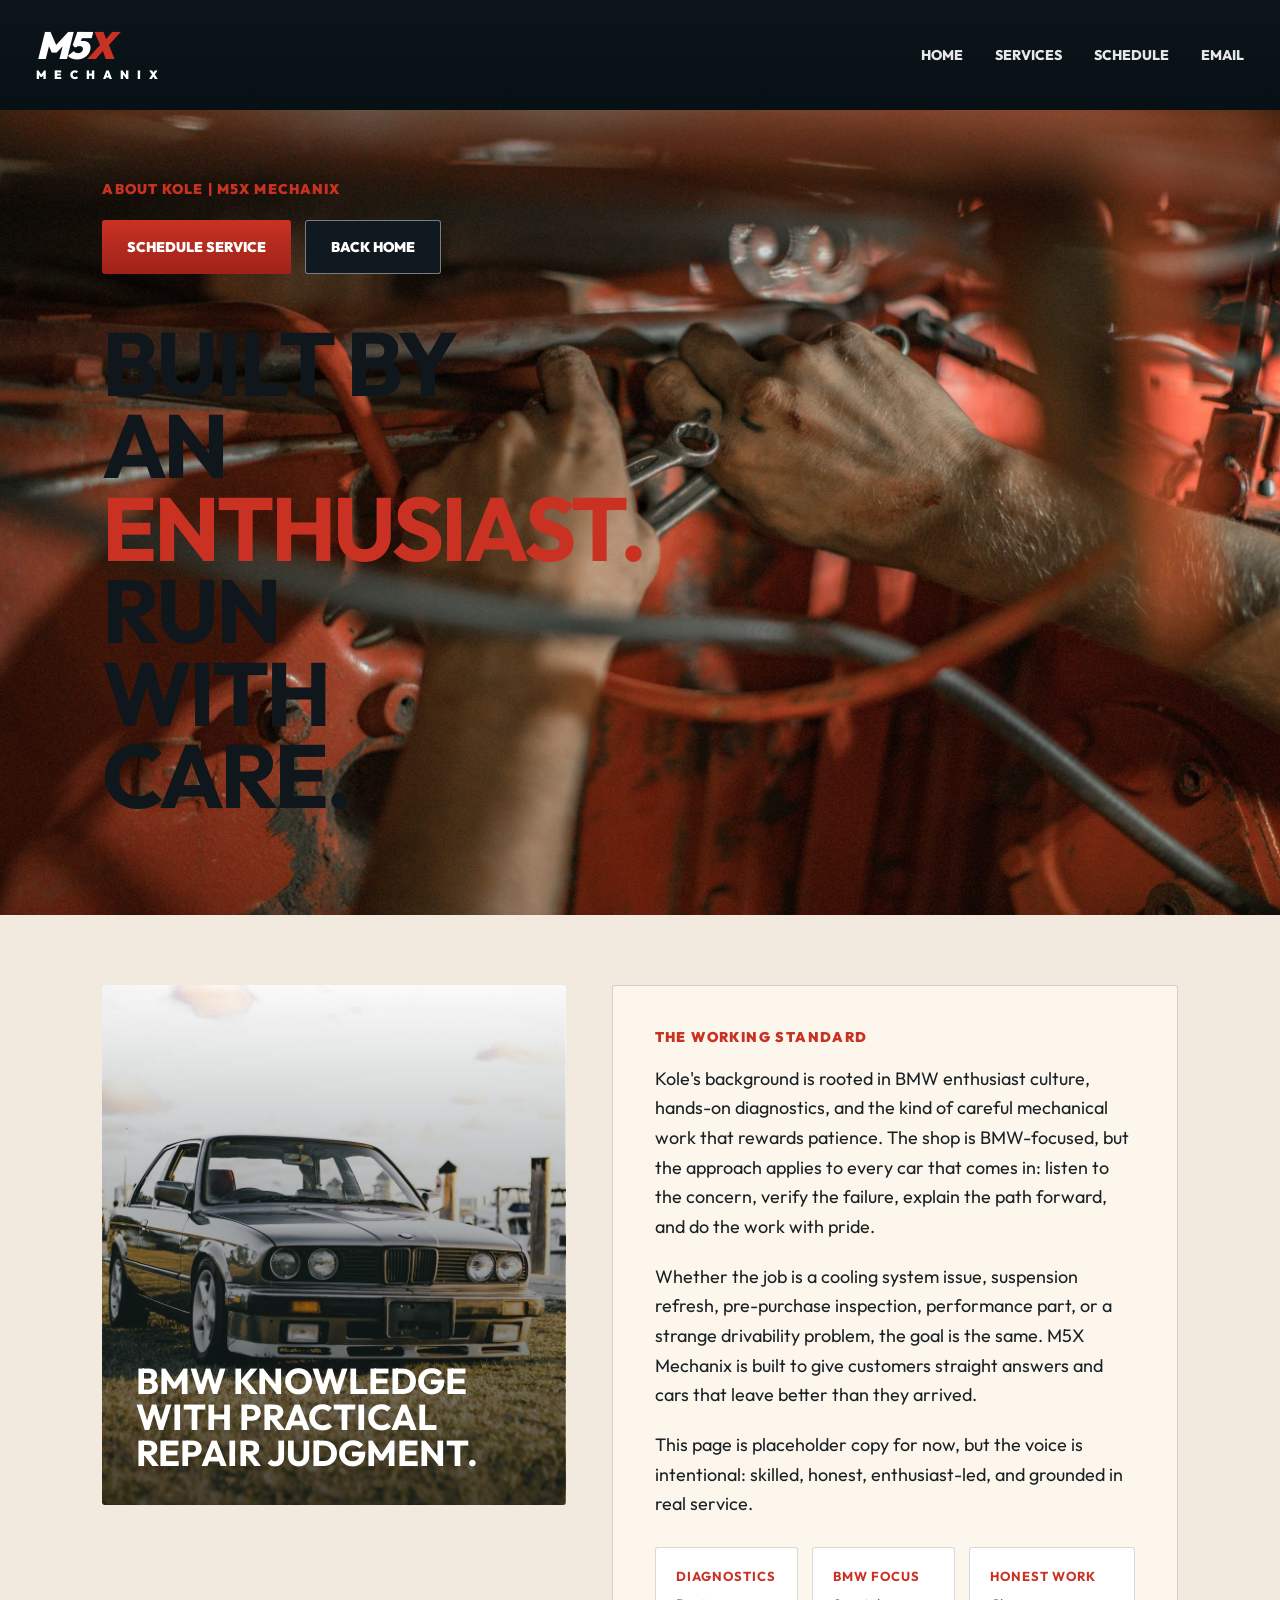
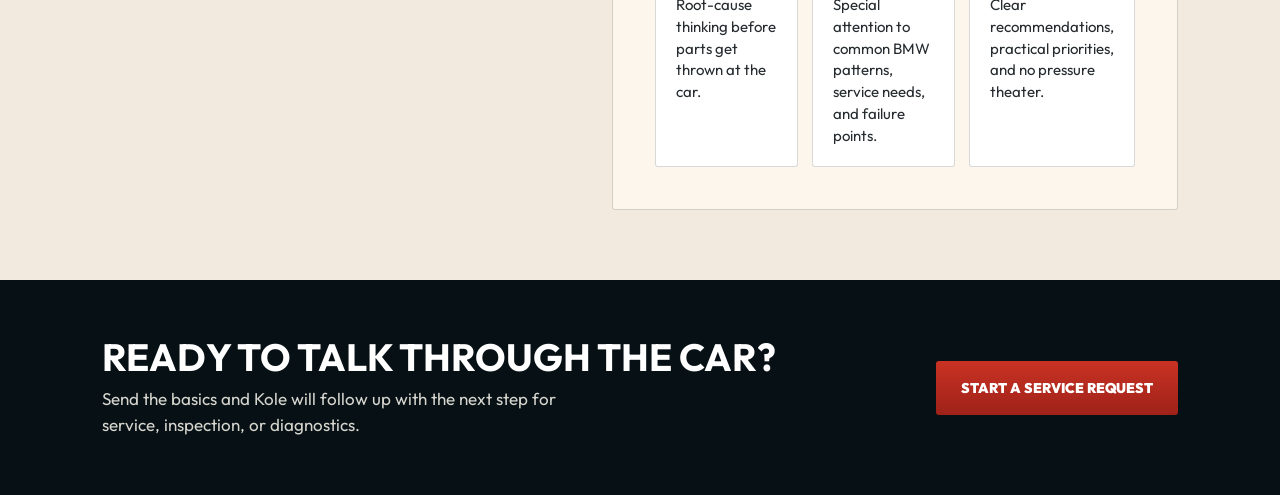
==== about-kole.html @ 11fe1279 "update to 2 pages" ====
<!DOCTYPE html>
<html lang="en">
<head>
<meta charset="UTF-8" />
<meta name="viewport" content="width=device-width, initial-scale=1.0" />
<title>About Kole | M5X Mechanix</title>
<meta
  name="description"
  content="Learn more about Kole and the BMW-focused repair approach behind M5X Mechanix in Fullerton, California."
>
<link rel="preconnect" href="https://fonts.googleapis.com">
<link rel="preconnect" href="https://fonts.gstatic.com" crossorigin>
<link href="https://fonts.googleapis.com/css2?family=Outfit:wght@100..900&display=swap" rel="stylesheet">

<style>
:root{
  --cream:#f2eadf;
  --ink:#10171c;
  --dark:#071014;
  --red:#c93223;
  --red-dark:#9f2219;
  --soft:#fffaf2;
  --line:rgba(8,15,18,.16);
}

*{margin:0;padding:0;box-sizing:border-box}
html{scroll-behavior:smooth}
body{font-family:"Outfit",Arial,Helvetica,sans-serif;background:var(--cream);color:var(--ink)}
a{color:inherit;text-decoration:none}

.header{
  min-height:110px;
  padding:26px 36px;
  background:linear-gradient(180deg,#0b151a,#071014);
  color:white;
  display:flex;
  align-items:center;
  justify-content:space-between;
  gap:28px;
}

.logo{
  line-height:.82;
  font-size:38px;
  font-weight:950;
  font-style:italic;
  letter-spacing:-2px;
  color:white;
}
.logo .x{color:var(--red)}
.logo small{
  display:block;
  margin-top:9px;
  font-size:12px;
  letter-spacing:8px;
  font-style:normal;
  color:white;
}

.nav{display:flex;align-items:center;gap:32px;font-size:14px;font-weight:800;text-transform:uppercase}
.nav a{color:white;opacity:.9}
.nav a:hover,.nav a:focus-visible{opacity:1}

.hero{
  min-height:610px;
  display:grid;
  grid-template-columns:minmax(320px,48%) 1fr;
  background:url("Photos/generated/technician_hands_hero.jpg");
  background-size:cover;
  background-position:center;
}

.hero-content{
  display:flex;
  flex-direction:column;
  justify-content:flex-start;
  padding:70px 8vw;
}

.kicker{
  color:var(--red);
  font-size:14px;
  font-weight:950;
  text-transform:uppercase;
  letter-spacing:.08em;
  margin-bottom:22px;
}

h1{
  max-width:650px;
  font-size:clamp(56px,7vw,96px);
  line-height:.92;
  letter-spacing:-3px;
  text-transform:uppercase;
  margin-top:48px;
  margin-bottom:28px;
}

h1 span{color:var(--red)}

.hero-actions{
  display:flex;
  flex-wrap:wrap;
  gap:14px;
  margin-top:0;
  order:2;
}
h1{order:3}

.btn{
  display:inline-flex;
  align-items:center;
  justify-content:center;
  min-height:54px;
  padding:0 25px;
  border-radius:3px;
  font-size:14px;
  font-weight:950;
  text-transform:uppercase;
  transition:.2s ease;
}
.btn:hover{transform:translateY(-2px)}
.btn-red{background:linear-gradient(180deg,var(--red),var(--red-dark));color:white}
.btn-dark{background:#101820;color:white;border:1px solid rgba(255,255,255,.44)}

.story{
  padding:70px 8vw;
  display:grid;
  grid-template-columns:.9fr 1.1fr;
  gap:46px;
  align-items:start;
}

.portrait-card{
  min-height:520px;
  border-radius:3px;
  overflow:hidden;
  background:
    linear-gradient(180deg,rgba(7,16,20,0),rgba(7,16,20,.74)),
    url("Photos/generated/bmw_f_hero_mirror.jpg");
  background-size:cover;
  background-position:center;
  color:white;
  display:flex;
  align-items:flex-end;
  padding:34px;
}

.portrait-card h2{
  max-width:360px;
  font-size:36px;
  line-height:1;
  text-transform:uppercase;
}

.copy-panel{
  background:rgba(255,250,242,.74);
  border:1px solid var(--line);
  border-radius:3px;
  padding:42px;
}

.copy-panel h2{
  color:var(--red);
  font-size:14px;
  font-weight:950;
  letter-spacing:.1em;
  text-transform:uppercase;
  margin-bottom:18px;
}

.copy-panel p{
  font-size:18px;
  line-height:1.65;
  color:#1b2225;
  margin-bottom:20px;
}

.values{
  margin-top:28px;
  display:grid;
  grid-template-columns:repeat(3,1fr);
  gap:14px;
}

.value{
  min-height:142px;
  padding:20px;
  border:1px solid var(--line);
  border-radius:3px;
  background:white;
}

.value strong{
  display:block;
  color:var(--red);
  font-size:13px;
  text-transform:uppercase;
  letter-spacing:.08em;
  margin-bottom:10px;
}

.value span{
  display:block;
  color:#252b2e;
  font-size:15px;
  line-height:1.45;
}

.cta{
  padding:58px 8vw;
  background:#071014;
  color:white;
  display:flex;
  align-items:center;
  justify-content:space-between;
  gap:30px;
}

.cta h2{
  font-size:38px;
  line-height:1;
  text-transform:uppercase;
}

.cta p{
  max-width:500px;
  margin-top:10px;
  color:#d6d6cf;
  font-size:17px;
  line-height:1.5;
}

@media(max-width:860px){
  .header{align-items:flex-start;flex-direction:column;gap:22px;padding:26px 28px}
  .logo{font-size:34px}
  .nav{gap:18px;flex-wrap:wrap;font-weight:800}
  .hero{
    grid-template-columns:1fr;
    min-height:560px;
    background-image:url("Photos/generated/technician_hands_small.jpg");
    background-size:cover;
    background-position:center bottom;
  }
  .hero-content{padding:64px 28px}
  .kicker{letter-spacing:.08em;margin-bottom:22px}
  h1{font-size:54px;letter-spacing:-2px}
  .hero-actions{display:grid;gap:14px;width:100%}
  .story{grid-template-columns:1fr;padding:42px 28px}
  .portrait-card{min-height:360px}
  .copy-panel{padding:28px}
  .values{grid-template-columns:1fr}
  .cta{align-items:flex-start;flex-direction:column;padding:42px 28px}
  .btn{width:100%}
}
</style>
</head>

<body>
  <header class="header">
    <a class="logo" href="index.html">
      M5<span class="x">X</span>
      <small>MECHANIX</small>
    </a>

    <nav class="nav">
      <a href="index.html">Home</a>
      <a href="index.html#services">Services</a>
      <a href="index.html#schedule">Schedule</a>
      <a href="mailto:quest.mullins@gmail.com">Email</a>
    </nav>
  </header>

  <main>
    <section class="hero">
      <div class="hero-content">
        <div class="kicker">About Kole | M5X Mechanix</div>
        <div class="hero-actions">
          <a class="btn btn-red" href="index.html#schedule">Schedule Service</a>
          <a class="btn btn-dark" href="index.html">Back Home</a>
        </div>
        <h1>Built by an <span>enthusiast.</span> Run with care.</h1>
      </div>
    </section>

    <section class="story">
      <div class="portrait-card">
        <h2>BMW knowledge with practical repair judgment.</h2>
      </div>

      <article class="copy-panel">
        <h2>The Working Standard</h2>
        <p>
          Kole's background is rooted in BMW enthusiast culture, hands-on diagnostics,
          and the kind of careful mechanical work that rewards patience. The shop is
          BMW-focused, but the approach applies to every car that comes in: listen to
          the concern, verify the failure, explain the path forward, and do the work
          with pride.
        </p>
        <p>
          Whether the job is a cooling system issue, suspension refresh, pre-purchase
          inspection, performance part, or a strange drivability problem, the goal is
          the same. M5X Mechanix is built to give customers straight answers and cars
          that leave better than they arrived.
        </p>
        <p>
          This page is placeholder copy for now, but the voice is intentional: skilled,
          honest, enthusiast-led, and grounded in real service.
        </p>

        <div class="values">
          <div class="value">
            <strong>Diagnostics</strong>
            <span>Root-cause thinking before parts get thrown at the car.</span>
          </div>
          <div class="value">
            <strong>BMW Focus</strong>
            <span>Special attention to common BMW patterns, service needs, and failure points.</span>
          </div>
          <div class="value">
            <strong>Honest Work</strong>
            <span>Clear recommendations, practical priorities, and no pressure theater.</span>
          </div>
        </div>
      </article>
    </section>

    <section class="cta">
      <div>
        <h2>Ready to talk through the car?</h2>
        <p>Send the basics and Kole will follow up with the next step for service, inspection, or diagnostics.</p>
      </div>
      <a class="btn btn-red" href="index.html#schedule">Start A Service Request</a>
    </section>
  </main>
</body>
</html>
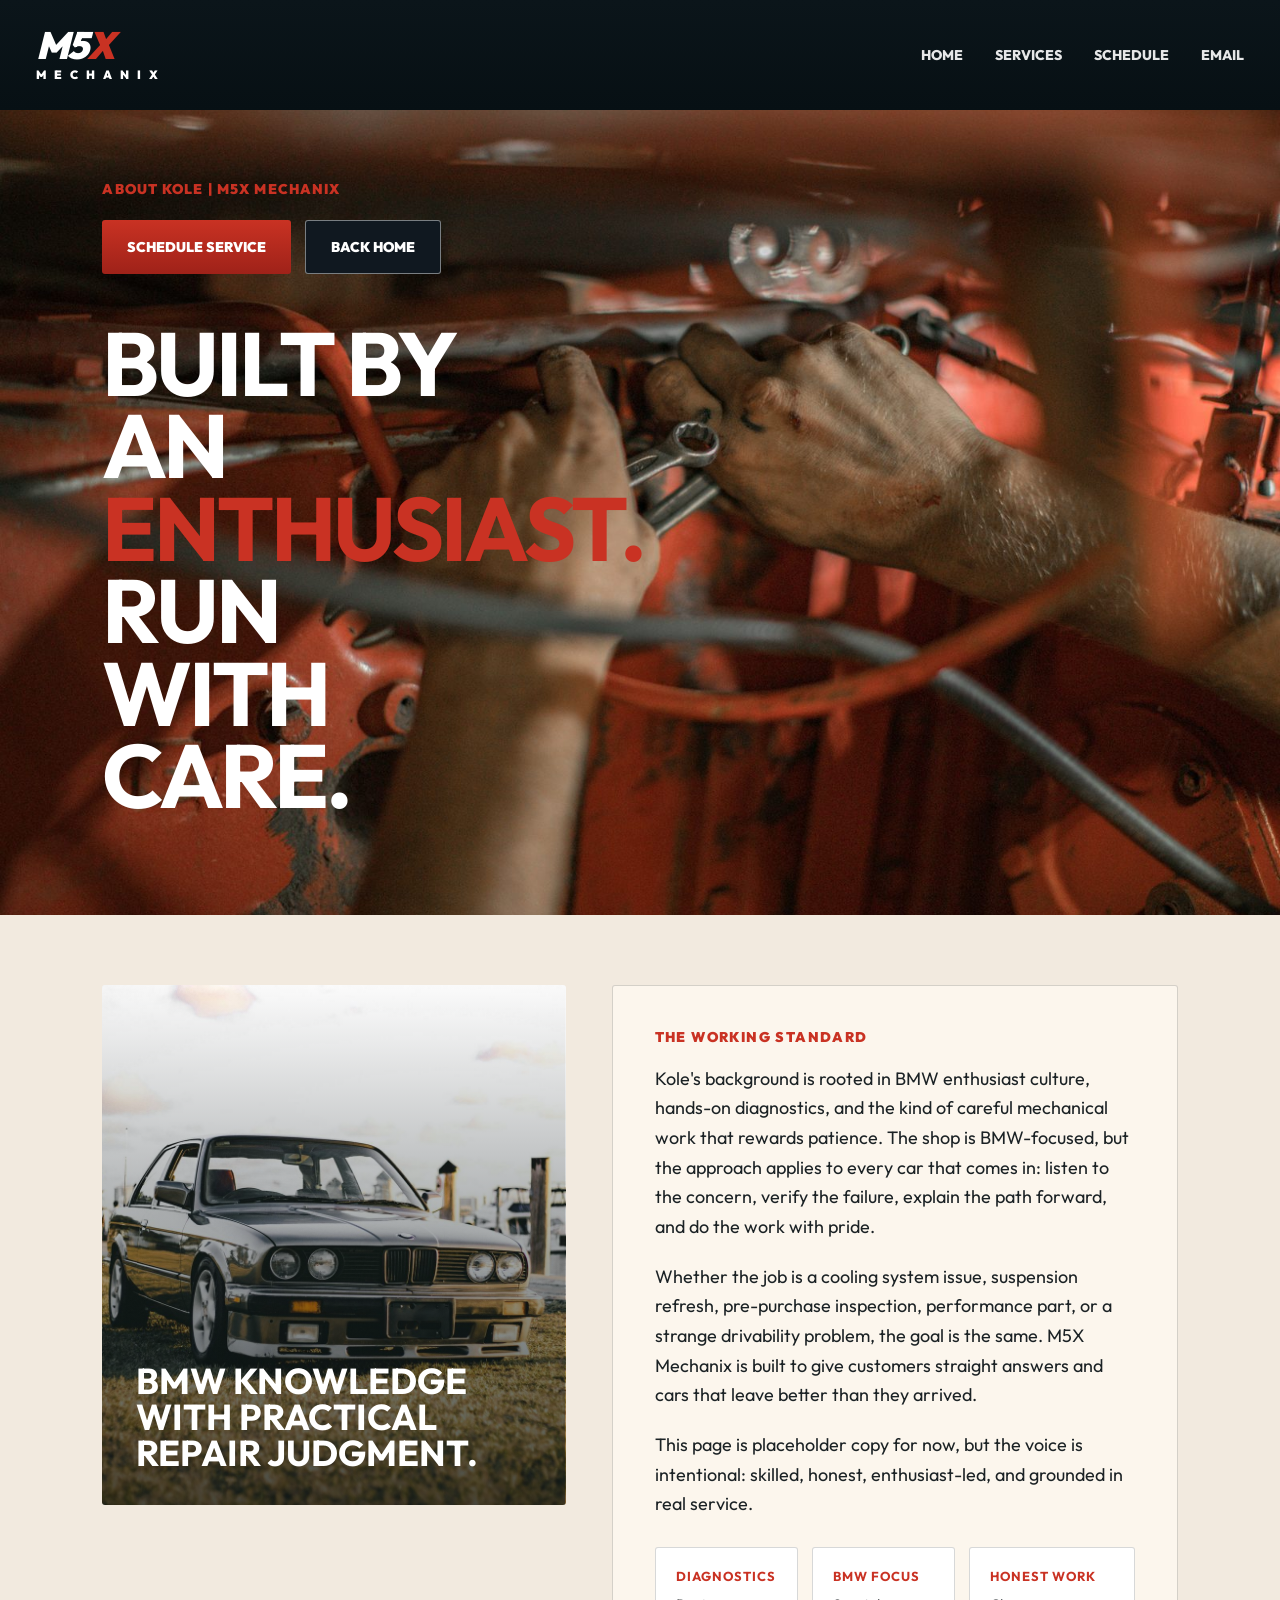
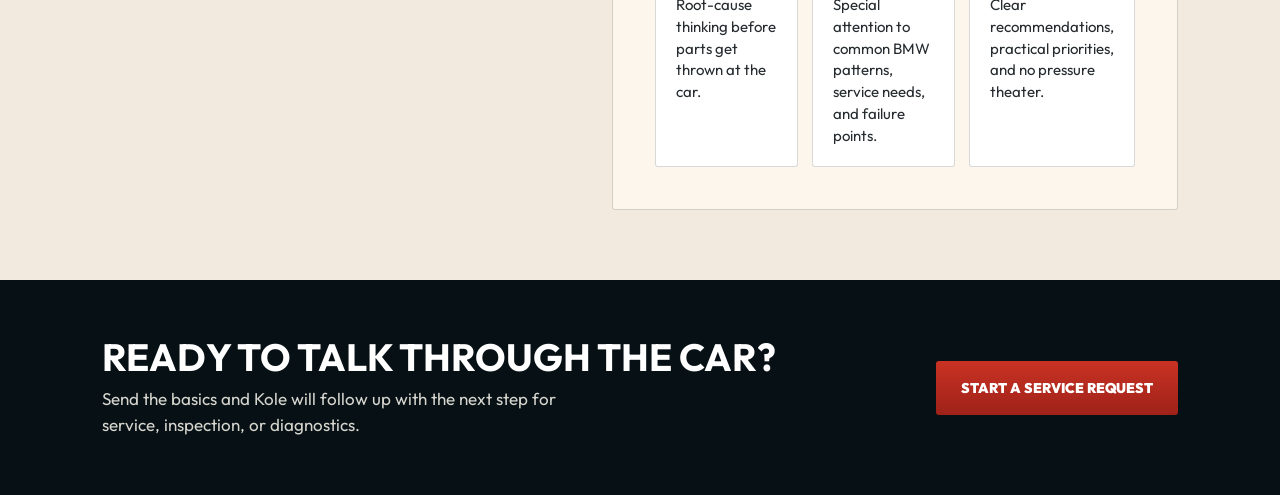
==== commit f016febc: "text adjustment" ====
--- a/about-kole.html
+++ b/about-kole.html
@@ -94,6 +94,7 @@
   text-transform:uppercase;
   margin-top:48px;
   margin-bottom:28px;
+  color:white;
 }
 
 h1 span{color:var(--red)}
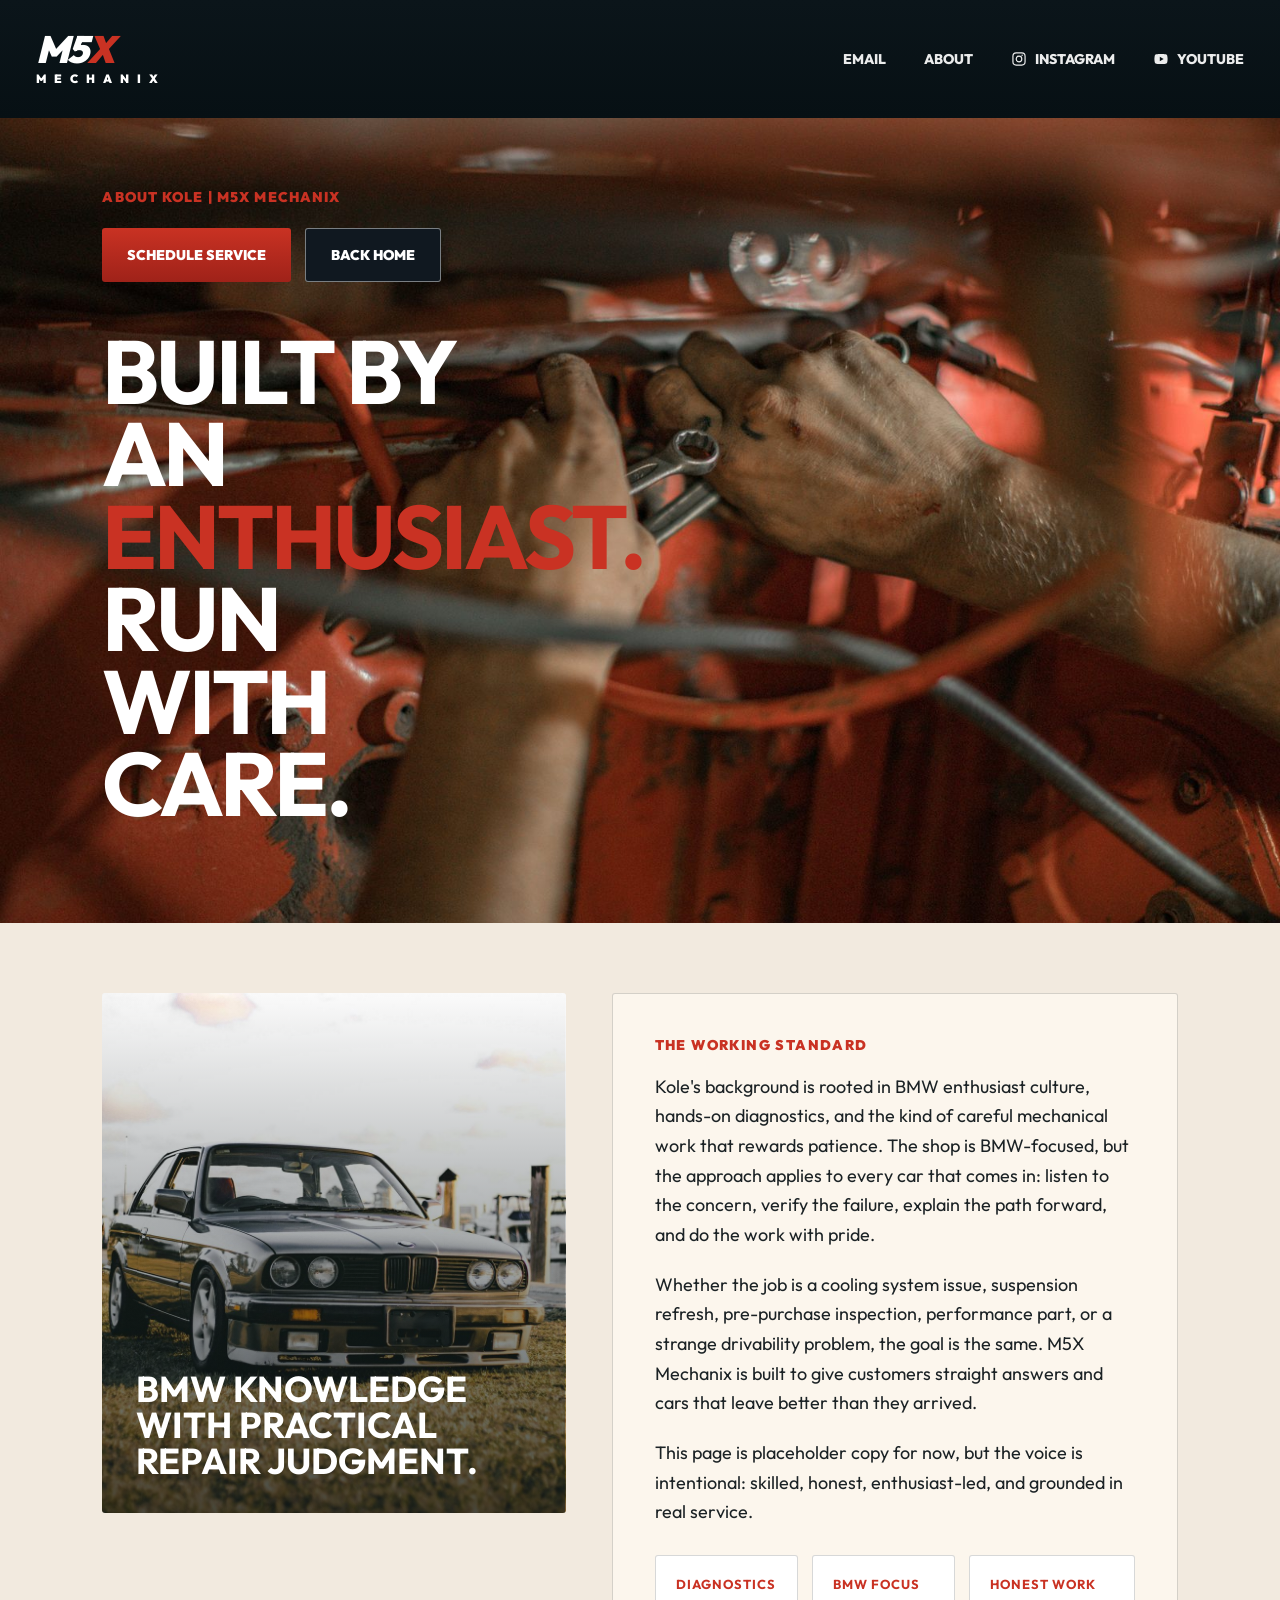
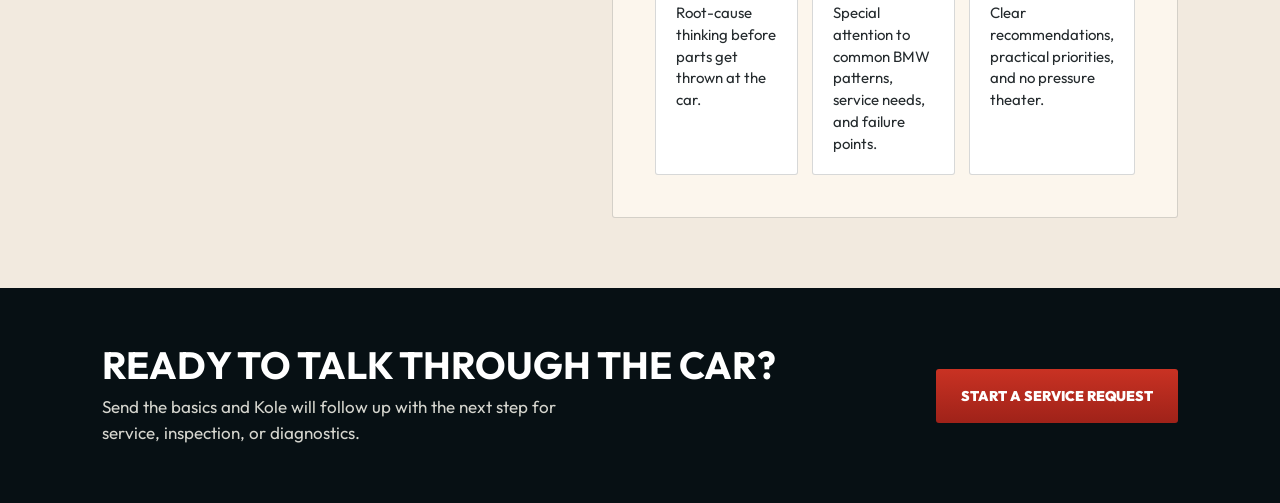
==== commit aaccf6b8: "button movement" ====
--- a/about-kole.html
+++ b/about-kole.html
@@ -29,14 +29,14 @@
 a{color:inherit;text-decoration:none}
 
 .header{
-  min-height:110px;
-  padding:26px 36px;
+  height:118px;
+  padding:0 36px;
   background:linear-gradient(180deg,#0b151a,#071014);
   color:white;
   display:flex;
   align-items:center;
   justify-content:space-between;
-  gap:28px;
+  gap:34px;
 }
 
 .logo{
@@ -57,9 +57,10 @@
   color:white;
 }
 
-.nav{display:flex;align-items:center;gap:32px;font-size:14px;font-weight:800;text-transform:uppercase}
-.nav a{color:white;opacity:.9}
-.nav a:hover,.nav a:focus-visible{opacity:1}
+.nav{display:flex;align-items:center;gap:38px;font-size:14px;font-weight:800;text-transform:uppercase}
+.nav a{display:inline-flex;align-items:center;gap:8px;opacity:.92;color:white}
+.nav a:hover,.nav a:focus-visible{opacity:1;color:white}
+.nav svg{width:16px;height:16px;fill:currentColor}
 
 .hero{
   min-height:610px;
@@ -233,9 +234,9 @@
 }
 
 @media(max-width:860px){
-  .header{align-items:flex-start;flex-direction:column;gap:22px;padding:26px 28px}
+  .header{height:auto;align-items:flex-start;flex-direction:column;gap:22px;padding:26px 28px}
   .logo{font-size:34px}
-  .nav{gap:18px;flex-wrap:wrap;font-weight:800}
+  .nav{gap:18px;justify-content:flex-start;overflow-x:auto;padding-bottom:4px;font-weight:800}
   .hero{
     grid-template-columns:1fr;
     min-height:560px;
@@ -265,10 +266,16 @@
     </a>
 
     <nav class="nav">
-      <a href="index.html">Home</a>
-      <a href="index.html#services">Services</a>
-      <a href="index.html#schedule">Schedule</a>
       <a href="mailto:quest.mullins@gmail.com">Email</a>
+      <a href="about-kole.html">About</a>
+      <a href="https://www.instagram.com/m5x_mechanix/" target="_blank" rel="noreferrer">
+        <svg viewBox="0 0 24 24" aria-hidden="true"><path d="M7.75 2h8.5A5.75 5.75 0 0 1 22 7.75v8.5A5.75 5.75 0 0 1 16.25 22h-8.5A5.75 5.75 0 0 1 2 16.25v-8.5A5.75 5.75 0 0 1 7.75 2Zm0 1.8A3.95 3.95 0 0 0 3.8 7.75v8.5a3.95 3.95 0 0 0 3.95 3.95h8.5a3.95 3.95 0 0 0 3.95-3.95v-8.5a3.95 3.95 0 0 0-3.95-3.95h-8.5Zm8.95 1.35a1.1 1.1 0 1 1 0 2.2 1.1 1.1 0 0 1 0-2.2ZM12 6.9A5.1 5.1 0 1 1 6.9 12 5.1 5.1 0 0 1 12 6.9Zm0 1.8A3.3 3.3 0 1 0 15.3 12 3.3 3.3 0 0 0 12 8.7Z"/></svg>
+        Instagram
+      </a>
+      <a href="https://m.youtube.com/channel/UCm0v-xv1uiD0EIrK2ZOx06w" target="_blank" rel="noreferrer">
+        <svg viewBox="0 0 24 24" aria-hidden="true"><path d="M21.4 7.1a2.96 2.96 0 0 0-2.08-2.09C17.48 4.5 12 4.5 12 4.5s-5.48 0-7.32.51A2.96 2.96 0 0 0 2.6 7.1 30.7 30.7 0 0 0 2.1 12a30.7 30.7 0 0 0 .5 4.9 2.96 2.96 0 0 0 2.08 2.09c1.84.51 7.32.51 7.32.51s5.48 0 7.32-.51a2.96 2.96 0 0 0 2.08-2.09 30.7 30.7 0 0 0 .5-4.9 30.7 30.7 0 0 0-.5-4.9ZM10.2 15.34V8.66L15.96 12Z"/></svg>
+        YouTube
+      </a>
     </nav>
   </header>
 
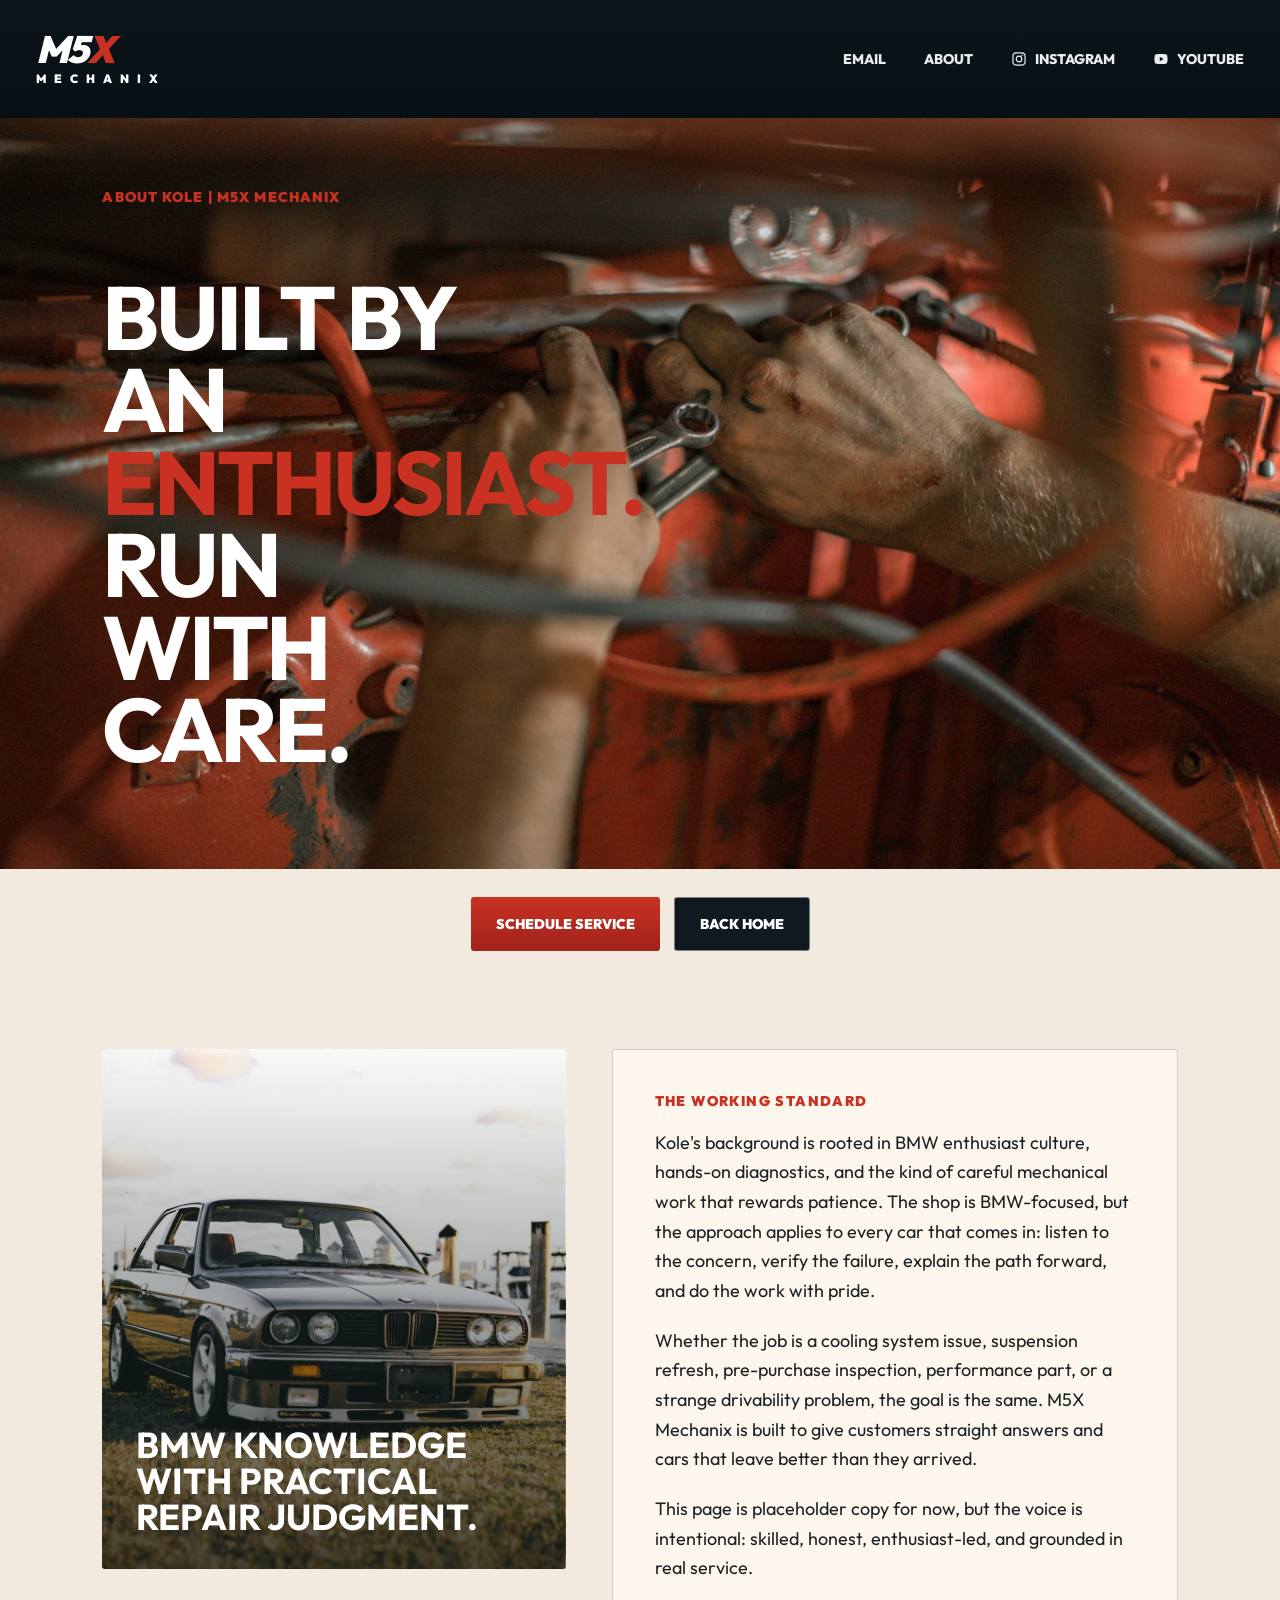
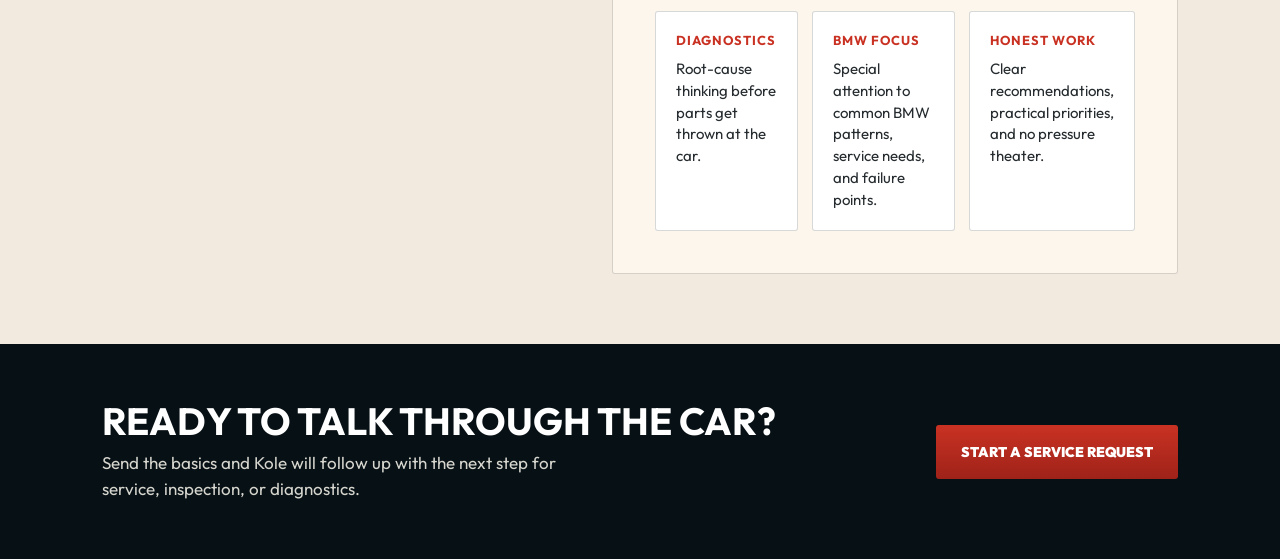
==== commit b736b222: "button adjustment 2" ====
--- a/about-kole.html
+++ b/about-kole.html
@@ -108,6 +108,15 @@
   order:2;
 }
 h1{order:3}
+
+.hero-button-strip{
+  display:flex;
+  justify-content:center;
+  gap:14px;
+  flex-wrap:wrap;
+  padding:28px 8vw;
+  background:var(--cream);
+}
 
 .btn{
   display:inline-flex;
@@ -248,6 +257,7 @@
   .kicker{letter-spacing:.08em;margin-bottom:22px}
   h1{font-size:54px;letter-spacing:-2px}
   .hero-actions{display:grid;gap:14px;width:100%}
+  .hero-button-strip{display:grid;gap:14px;padding:24px 28px 30px}
   .story{grid-template-columns:1fr;padding:42px 28px}
   .portrait-card{min-height:360px}
   .copy-panel{padding:28px}
@@ -283,13 +293,14 @@
     <section class="hero">
       <div class="hero-content">
         <div class="kicker">About Kole | M5X Mechanix</div>
-        <div class="hero-actions">
-          <a class="btn btn-red" href="index.html#schedule">Schedule Service</a>
-          <a class="btn btn-dark" href="index.html">Back Home</a>
-        </div>
         <h1>Built by an <span>enthusiast.</span> Run with care.</h1>
       </div>
     </section>
+
+    <div class="hero-button-strip" aria-label="Hero actions">
+      <a class="btn btn-red" href="index.html#schedule">Schedule Service</a>
+      <a class="btn btn-dark" href="index.html">Back Home</a>
+    </div>
 
     <section class="story">
       <div class="portrait-card">
